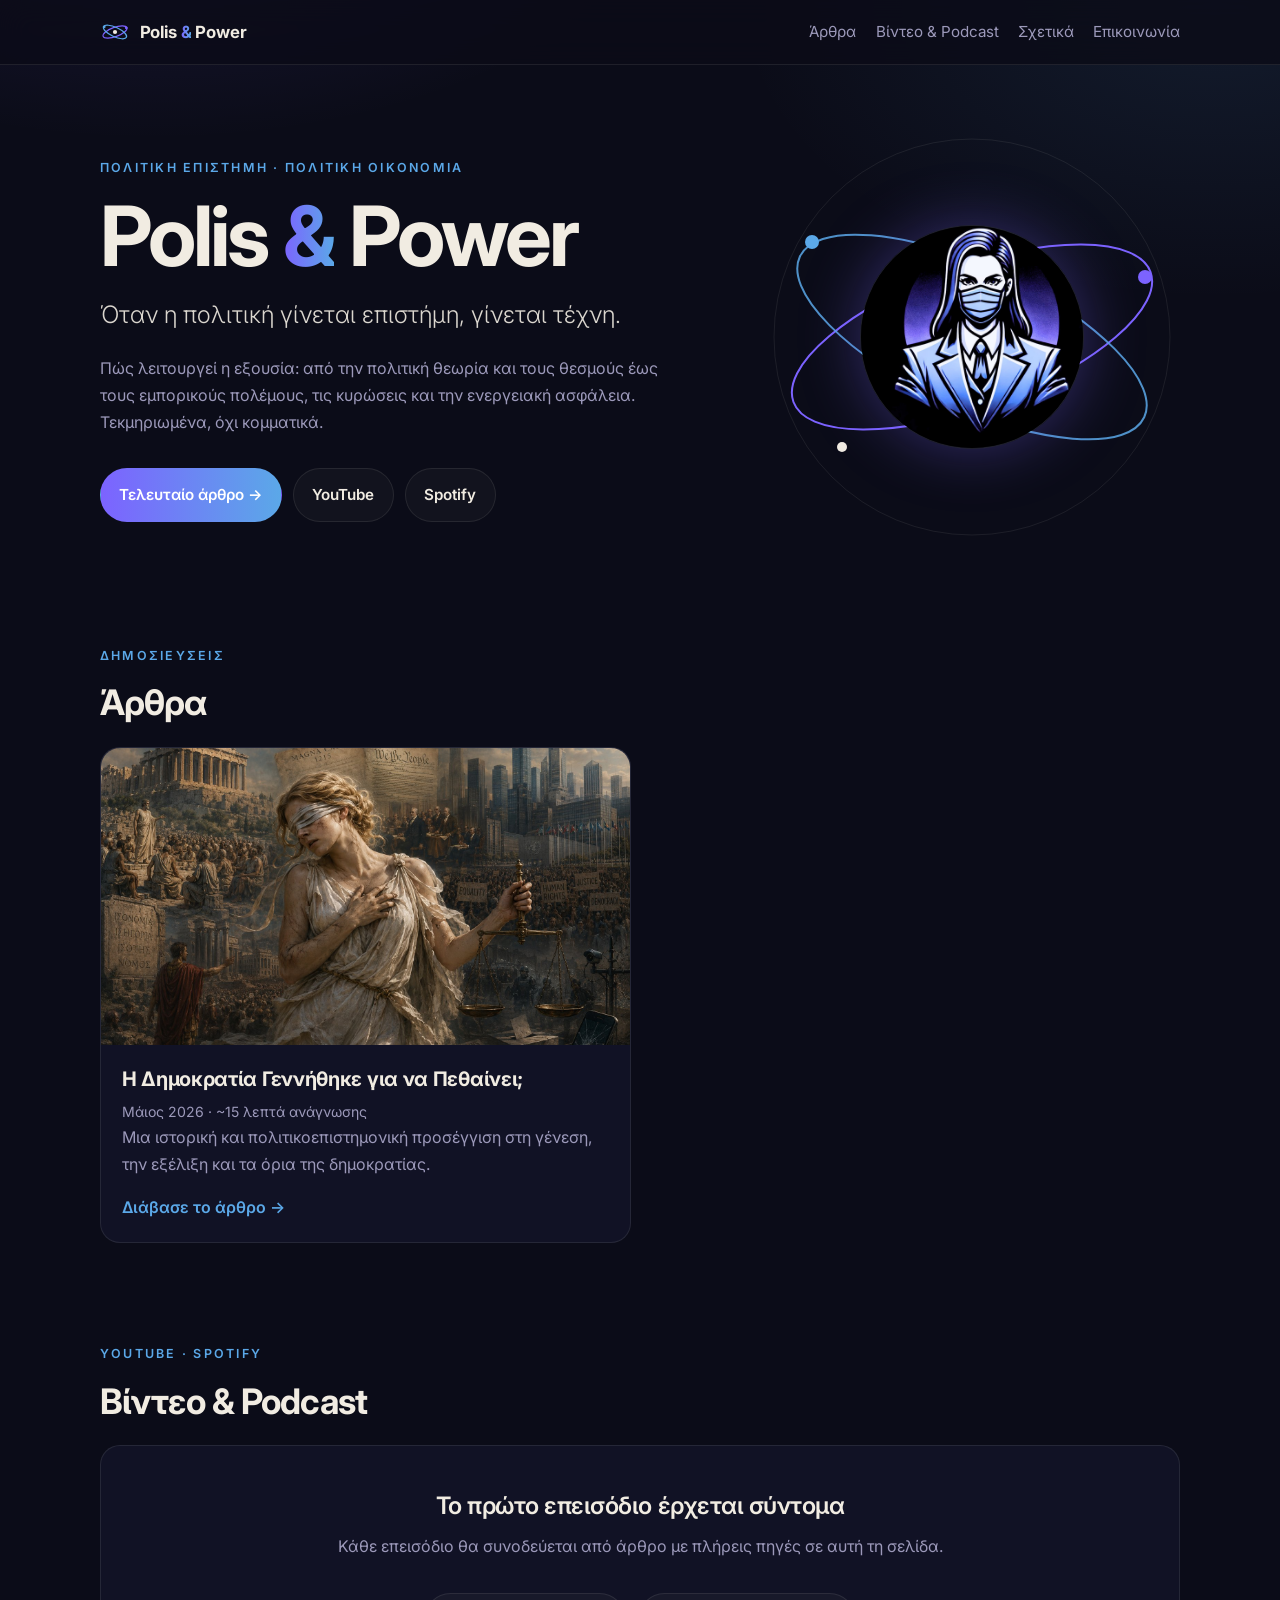
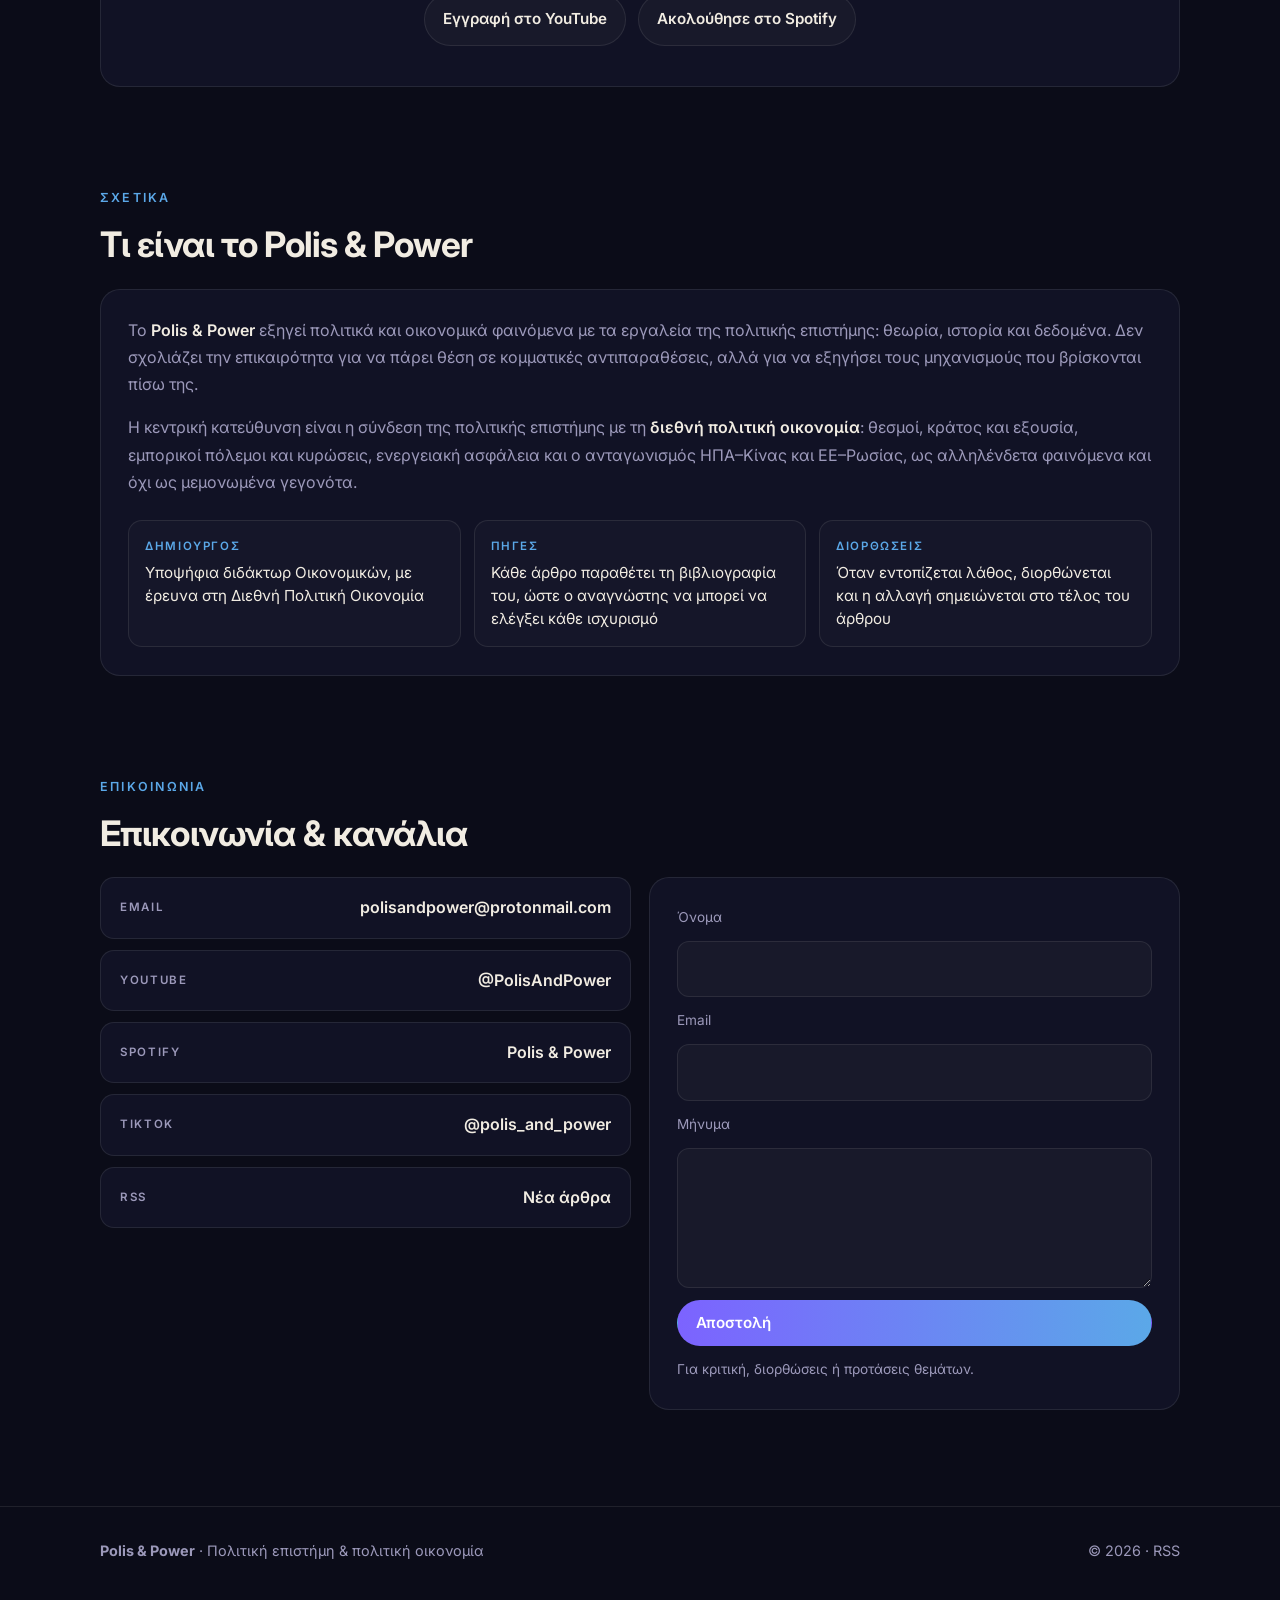
==== index.html @ d9a37814 "Polis & Power: νέο site" ====
<!DOCTYPE html>
<html lang="el">
<head>
<meta charset="UTF-8">
<meta name="viewport" content="width=device-width, initial-scale=1.0">
<title>Polis &amp; Power | Πολιτική επιστήμη &amp; πολιτική οικονομία</title>
<meta name="description" content="Polis &amp; Power: πολιτική επιστήμη και διεθνής πολιτική οικονομία, τεκμηριωμένα και όχι κομματικά. Άρθρα με πλήρεις πηγές, βίντεο και podcast.">
<link rel="canonical" href="https://polisandpower.github.io/">
<link rel="icon" type="image/png" sizes="32x32" href="assets/favicon-32.png">
<link rel="apple-touch-icon" href="assets/apple-touch-icon.png">
<link rel="alternate" type="application/rss+xml" title="Polis &amp; Power" href="https://polisandpower.github.io/feed.xml">

<meta property="og:type" content="website">
<meta property="og:site_name" content="Polis &amp; Power">
<meta property="og:locale" content="el_GR">
<meta property="og:title" content="Polis &amp; Power">
<meta property="og:description" content="Όταν η πολιτική γίνεται επιστήμη, γίνεται τέχνη. Πολιτική επιστήμη &amp; πολιτική οικονομία, τεκμηριωμένα, όχι κομματικά.">
<meta property="og:url" content="https://polisandpower.github.io/">
<meta property="og:image" content="https://polisandpower.github.io/assets/og-image.png">
<meta name="twitter:card" content="summary_large_image">

<link rel="preconnect" href="https://fonts.googleapis.com">
<link rel="preconnect" href="https://fonts.gstatic.com" crossorigin>
<link href="https://fonts.googleapis.com/css2?family=Inter:wght@300;400;600;700&display=swap" rel="stylesheet">
<link rel="stylesheet" href="assets/site.css">

<script type="application/ld+json">
{
  "@context":"https://schema.org",
  "@graph":[
    {"@type":"WebSite","name":"Polis & Power","url":"https://polisandpower.github.io/","inLanguage":"el",
     "description":"Πολιτική επιστήμη και διεθνής πολιτική οικονομία, τεκμηριωμένα και όχι κομματικά."},
    {"@type":"Organization","name":"Polis & Power","url":"https://polisandpower.github.io/",
     "logo":"https://polisandpower.github.io/assets/logo.png","email":"polisandpower@protonmail.com",
     "sameAs":["https://www.youtube.com/@PolisAndPower","https://www.tiktok.com/@polis_and_power","https://open.spotify.com/show/0uTJ1t40O4KdMJWhcB8MyP"]}
  ]
}
</script>
</head>

<body>
<header class="topbar">
  <div class="container nav">
    <a class="brand" href="./" aria-label="Polis & Power, αρχική">
      <svg class="mark" viewBox="0 0 64 64" aria-hidden="true">
        <ellipse cx="32" cy="32" rx="27" ry="10" transform="rotate(-20 32 32)" fill="none" stroke="#7C63FF" stroke-width="2.5"/>
        <ellipse cx="32" cy="32" rx="27" ry="10" transform="rotate(25 32 32)" fill="none" stroke="#5BA8E8" stroke-width="2.5"/>
        <circle cx="32" cy="32" r="4.5" fill="#F1ECE2"/>
        <circle cx="56" cy="23" r="3" fill="#7C63FF"/><circle cx="9" cy="21" r="3" fill="#5BA8E8"/>
      </svg>
      <span>Polis <span class="amp">&amp;</span> Power</span>
    </a>
    <nav class="menu" aria-label="Κύρια πλοήγηση">
      <a href="articles/">Άρθρα</a>
      <a href="#media">Βίντεο &amp; Podcast</a>
      <a href="#about">Σχετικά</a>
      <a href="#contact">Επικοινωνία</a>
    </nav>
  </div>
</header>

<main>
  <section class="hero">
    <div class="container hero-grid">
      <div>
        <span class="kicker">Πολιτική επιστήμη · Πολιτική οικονομία</span>
        <h1 class="wordmark">Polis <span class="amp">&amp;</span> Power</h1>
        <p class="slogan">Όταν η πολιτική γίνεται επιστήμη, γίνεται τέχνη.</p>
        <p class="lead">Πώς λειτουργεί η εξουσία: από την πολιτική θεωρία και τους θεσμούς έως τους εμπορικούς πολέμους, τις κυρώσεις και την ενεργειακή ασφάλεια. Τεκμηριωμένα, όχι κομματικά.</p>
        <div class="actions">
          <a class="btn btn-primary" href="#articles">Τελευταίο άρθρο →</a>
          <a class="btn" href="https://www.youtube.com/@PolisAndPower" target="_blank" rel="noopener">YouTube</a>
          <a class="btn" href="https://open.spotify.com/show/0uTJ1t40O4KdMJWhcB8MyP" target="_blank" rel="noopener">Spotify</a>
        </div>
      </div>
      <div class="hero-art" aria-hidden="true">
        <svg class="orbits" viewBox="0 0 400 400">
          <ellipse cx="200" cy="200" rx="190" ry="70" transform="rotate(-20 200 200)" fill="none" stroke="#7C63FF" stroke-width="2"/>
          <ellipse cx="200" cy="200" rx="190" ry="70" transform="rotate(25 200 200)" fill="none" stroke="#5BA8E8" stroke-width="2" stroke-opacity=".85"/>
          <ellipse cx="200" cy="200" rx="198" ry="198" fill="none" stroke="#F1ECE2" stroke-opacity=".08"/>
          <circle cx="373" cy="140" r="7" fill="#7C63FF"/><circle cx="40" cy="105" r="7" fill="#5BA8E8"/><circle cx="70" cy="310" r="5" fill="#F1ECE2"/>
        </svg>
        <div class="avatar"><img src="assets/logo.png" alt="" width="512" height="512"></div>
      </div>
    </div>
  </section>

  <section id="articles" class="reveal">
    <div class="container">
      <div class="section-head">
        <span class="kicker">Δημοσιεύσεις</span>
        <h2>Άρθρα</h2>
      </div>
      <div class="cards">
        <article class="card">
          <a href="articles/dimokratia-gennithike-gia-na-pethainei.html">
            <div class="card-img"><img src="articles/democracy-cover.jpg" alt="" loading="lazy" width="1536" height="1024"></div>
            <div class="card-body">
              <h3>Η Δημοκρατία Γεννήθηκε για να Πεθαίνει;</h3>
              <p class="meta">Μάιος 2026 · ~15 λεπτά ανάγνωσης</p>
              <p>Μια ιστορική και πολιτικοεπιστημονική προσέγγιση στη γένεση, την εξέλιξη και τα όρια της δημοκρατίας.</p>
              <span class="more">Διάβασε το άρθρο →</span>
            </div>
          </a>
        </article>
      </div>
    </div>
  </section>

  <section id="media" class="reveal">
    <div class="container">
      <div class="section-head">
        <span class="kicker">YouTube · Spotify</span>
        <h2>Βίντεο &amp; Podcast</h2>
      </div>
      <div class="panel soon">
        <strong>Το πρώτο επεισόδιο έρχεται σύντομα</strong>
        <p>Κάθε επεισόδιο θα συνοδεύεται από άρθρο με πλήρεις πηγές σε αυτή τη σελίδα.</p>
        <div class="actions" style="justify-content:center">
          <a class="btn" href="https://www.youtube.com/@PolisAndPower" target="_blank" rel="noopener">Εγγραφή στο YouTube</a>
          <a class="btn" href="https://open.spotify.com/show/0uTJ1t40O4KdMJWhcB8MyP" target="_blank" rel="noopener">Ακολούθησε στο Spotify</a>
        </div>
      </div>
    </div>
  </section>

  <section id="about" class="reveal">
    <div class="container">
      <div class="section-head">
        <span class="kicker">Σχετικά</span>
        <h2>Τι είναι το Polis &amp; Power</h2>
      </div>
      <div class="panel">
        <p>Το <strong>Polis &amp; Power</strong> εξηγεί πολιτικά και οικονομικά φαινόμενα με τα εργαλεία της πολιτικής επιστήμης: θεωρία, ιστορία και δεδομένα. Δεν σχολιάζει την επικαιρότητα για να πάρει θέση σε κομματικές αντιπαραθέσεις, αλλά για να εξηγήσει τους μηχανισμούς που βρίσκονται πίσω της.</p>
        <p>Η κεντρική κατεύθυνση είναι η σύνδεση της πολιτικής επιστήμης με τη <strong>διεθνή πολιτική οικονομία</strong>: θεσμοί, κράτος και εξουσία, εμπορικοί πόλεμοι και κυρώσεις, ενεργειακή ασφάλεια και ο ανταγωνισμός ΗΠΑ–Κίνας και ΕΕ–Ρωσίας, ως αλληλένδετα φαινόμενα και όχι ως μεμονωμένα γεγονότα.</p>
        <div class="facts">
          <div class="fact"><span>Δημιουργός</span><p>Υποψήφια διδάκτωρ Οικονομικών, με έρευνα στη Διεθνή Πολιτική Οικονομία</p></div>
          <div class="fact"><span>Πηγές</span><p>Κάθε άρθρο παραθέτει τη βιβλιογραφία του, ώστε ο αναγνώστης να μπορεί να ελέγξει κάθε ισχυρισμό</p></div>
          <div class="fact"><span>Διορθώσεις</span><p>Όταν εντοπίζεται λάθος, διορθώνεται και η αλλαγή σημειώνεται στο τέλος του άρθρου</p></div>
        </div>
      </div>
    </div>
  </section>

  <section id="contact" class="reveal">
    <div class="container">
      <div class="section-head">
        <span class="kicker">Επικοινωνία</span>
        <h2>Επικοινωνία &amp; κανάλια</h2>
      </div>
      <div class="contact-grid">
        <div class="links">
          <a class="link-row" href="mailto:polisandpower@protonmail.com"><span>Email</span><b>polisandpower@protonmail.com</b></a>
          <a class="link-row" href="https://www.youtube.com/@PolisAndPower" target="_blank" rel="noopener"><span>YouTube</span><b>@PolisAndPower</b></a>
          <a class="link-row" href="https://open.spotify.com/show/0uTJ1t40O4KdMJWhcB8MyP" target="_blank" rel="noopener"><span>Spotify</span><b>Polis &amp; Power</b></a>
          <a class="link-row" href="https://www.tiktok.com/@polis_and_power" target="_blank" rel="noopener"><span>TikTok</span><b>@polis_and_power</b></a>
          <a class="link-row" href="feed.xml"><span>RSS</span><b>Νέα άρθρα</b></a>
        </div>
        <div class="panel">
          <form action="https://formspree.io/f/mwvzbrwn" method="POST">
            <input type="hidden" name="_subject" value="Μήνυμα από το Polis & Power">
            <label for="c-name">Όνομα</label>
            <input id="c-name" type="text" name="name" autocomplete="name">
            <label for="c-email">Email</label>
            <input id="c-email" type="email" name="email" required autocomplete="email">
            <label for="c-msg">Μήνυμα</label>
            <textarea id="c-msg" name="message" required></textarea>
            <button class="btn btn-primary" type="submit">Αποστολή</button>
            <p class="note">Για κριτική, διορθώσεις ή προτάσεις θεμάτων.</p>
          </form>
        </div>
      </div>
    </div>
  </section>
</main>

<footer class="footer">
  <div class="container footer-row">
    <div><strong>Polis &amp; Power</strong> · Πολιτική επιστήμη &amp; πολιτική οικονομία</div>
    <div>© 2026 · <a href="feed.xml">RSS</a></div>
  </div>
</footer>

<script>
const io=new IntersectionObserver(es=>es.forEach(e=>{if(e.isIntersecting){e.target.classList.add('visible');io.unobserve(e.target)}}),{threshold:.1});
document.querySelectorAll('.reveal').forEach(s=>io.observe(s));
</script>
</body>
</html>
---- assets/site.css ----
/* Polis & Power — shared styles */
:root{
  --bg:#0B0C18;
  --bg-2:#10122A;
  --panel:rgba(20,22,44,.72);
  --line:rgba(241,236,226,.09);
  --text:#F1ECE2;
  --muted:#9C99BA;
  --violet:#7C63FF;
  --blue:#5BA8E8;
  --grad:linear-gradient(90deg,var(--violet),var(--blue));
  --max:1080px;
  --read:720px;
  --radius:20px;
}
*{box-sizing:border-box}
html{scroll-behavior:smooth}
body{
  margin:0;
  font-family:"Inter",system-ui,-apple-system,"Segoe UI",Roboto,sans-serif;
  color:var(--text);
  background:
    radial-gradient(900px 500px at 12% -5%,rgba(124,99,255,.16),transparent 60%),
    radial-gradient(800px 500px at 95% 0%,rgba(91,168,232,.10),transparent 60%),
    var(--bg);
  line-height:1.7;
  -webkit-font-smoothing:antialiased;
}
a{color:inherit;text-decoration:none}
img{max-width:100%;display:block}
.container{width:min(var(--max),calc(100% - 2rem));margin:0 auto}

/* ---------- Top bar ---------- */
.topbar{position:sticky;top:0;z-index:20;background:rgba(11,12,24,.82);backdrop-filter:blur(14px);border-bottom:1px solid var(--line)}
.nav{min-height:64px;display:flex;align-items:center;justify-content:space-between;gap:1rem}
.brand{display:inline-flex;align-items:center;gap:.6rem;font-weight:700;letter-spacing:-.01em;font-size:1.05rem}
.brand .amp{background:var(--grad);-webkit-background-clip:text;background-clip:text;color:transparent}
.mark{width:30px;height:30px;flex:0 0 30px}
.menu{display:flex;gap:1.2rem;flex-wrap:wrap}
.menu a{color:var(--muted);font-size:.95rem;transition:color .15s}
.menu a:hover,.menu a[aria-current="page"]{color:var(--text)}

/* ---------- Hero ---------- */
.hero{padding:4.5rem 0 3.5rem}
.hero-grid{display:grid;grid-template-columns:1.2fr .8fr;gap:2.5rem;align-items:center}
.kicker{display:inline-block;color:var(--blue);font-size:.78rem;font-weight:600;letter-spacing:.18em;text-transform:uppercase;margin-bottom:1rem}
.wordmark{margin:0;font-size:clamp(2.8rem,7vw,5.2rem);font-weight:700;line-height:1;letter-spacing:-.035em}
.wordmark .amp{background:var(--grad);-webkit-background-clip:text;background-clip:text;color:transparent}
.slogan{margin:1.1rem 0 0;font-size:clamp(1.15rem,2.2vw,1.5rem);font-weight:300;color:var(--text);opacity:.9}
.lead{margin:1.2rem 0 0;color:var(--muted);max-width:560px}
.actions{display:flex;gap:.7rem;flex-wrap:wrap;margin-top:2rem}
.btn{display:inline-flex;align-items:center;gap:.45rem;padding:.8rem 1.15rem;border-radius:999px;font-weight:600;font-size:.95rem;border:1px solid var(--line);transition:transform .15s,border-color .15s,background .15s;cursor:pointer;font-family:inherit;color:var(--text);background:rgba(241,236,226,.03)}
.btn:hover{transform:translateY(-1px);border-color:rgba(241,236,226,.25)}
.btn-primary{background:var(--grad);border-color:transparent;color:#fff}
.hero-art{position:relative;aspect-ratio:1;max-width:400px;justify-self:center;width:100%}
.hero-art .orbits{position:absolute;inset:0;width:100%;height:100%}
.hero-art .avatar{position:absolute;inset:22%;border-radius:50%;overflow:hidden;border:1px solid var(--line);box-shadow:0 0 60px rgba(124,99,255,.35)}
.hero-art .avatar img{width:100%;height:100%;object-fit:cover}

/* ---------- Sections ---------- */
section{padding:3rem 0}
.section-head{margin-bottom:1.5rem}
h2{margin:0;font-size:clamp(1.6rem,3vw,2.2rem);line-height:1.15;letter-spacing:-.025em;font-weight:700}
.panel{background:var(--panel);border:1px solid var(--line);border-radius:var(--radius);padding:1.7rem}
.panel p{color:var(--muted);margin:0 0 1rem}
.panel p:last-child{margin-bottom:0}
.panel strong{color:var(--text);font-weight:600}
.facts{display:grid;grid-template-columns:repeat(3,minmax(0,1fr));gap:.8rem;margin-top:1.5rem}
.fact{border:1px solid var(--line);border-radius:14px;padding:1rem;background:rgba(241,236,226,.02)}
.fact span{display:block;font-size:.72rem;letter-spacing:.14em;text-transform:uppercase;color:var(--blue);font-weight:600;margin-bottom:.35rem}
.fact p{margin:0;color:var(--text);font-size:.95rem;line-height:1.5}

/* ---------- Article cards ---------- */
.cards{display:grid;grid-template-columns:repeat(2,minmax(0,1fr));gap:1.1rem}
.card{background:var(--panel);border:1px solid var(--line);border-radius:var(--radius);overflow:hidden;transition:transform .2s,border-color .2s}
.card:hover{transform:translateY(-3px);border-color:rgba(124,99,255,.5)}
.card-img{aspect-ratio:16/9;overflow:hidden;background:var(--bg-2)}
.card-img img{width:100%;height:100%;object-fit:cover}
.card-body{padding:1.3rem}
.card-body h3{margin:0 0 .5rem;font-size:1.25rem;line-height:1.3;letter-spacing:-.015em}
.meta{color:var(--muted);font-size:.88rem;margin:0 0 .7rem}
.card-body p{color:var(--muted);margin:0}
.more{display:inline-block;margin-top:1rem;font-weight:600;color:var(--blue)}

/* ---------- Coming soon / media ---------- */
.soon{text-align:center;padding:2.5rem 1.5rem}
.soon strong{display:block;font-size:1.5rem;letter-spacing:-.02em;margin-bottom:.4rem}
.soon p{color:var(--muted);margin:0}

/* ---------- Contact ---------- */
.contact-grid{display:grid;grid-template-columns:1fr 1fr;gap:1.1rem;align-items:start}
.links{display:grid;gap:.7rem}
.link-row{display:flex;justify-content:space-between;align-items:center;gap:1rem;padding:1rem 1.2rem;border:1px solid var(--line);border-radius:14px;background:var(--panel);transition:border-color .15s}
.link-row:hover{border-color:rgba(124,99,255,.5)}
.link-row span{font-size:.72rem;letter-spacing:.14em;text-transform:uppercase;color:var(--muted);font-weight:600}
.link-row b{font-weight:600;word-break:break-word;text-align:right}
form{display:grid;gap:.75rem}
label{font-size:.85rem;color:var(--muted)}
input,textarea{width:100%;border:1px solid var(--line);background:rgba(241,236,226,.03);color:var(--text);border-radius:12px;padding:.85rem 1rem;font:inherit;outline:none}
input:focus,textarea:focus{border-color:rgba(124,99,255,.6);box-shadow:0 0 0 3px rgba(124,99,255,.15)}
textarea{min-height:140px;resize:vertical}
.note{font-size:.85rem;color:var(--muted);margin:0}

/* ---------- Footer ---------- */
.footer{border-top:1px solid var(--line);margin-top:3rem;padding:2rem 0 2.5rem;color:var(--muted);font-size:.9rem}
.footer-row{display:flex;justify-content:space-between;gap:1rem;flex-wrap:wrap;align-items:center}
.footer a:hover{color:var(--text)}

/* ---------- Article page ---------- */
.reading{width:min(var(--read),calc(100% - 2rem));margin:0 auto}
.crumbs{font-size:.88rem;color:var(--muted);margin:2rem auto 1.2rem}
.crumbs a:hover{color:var(--text)}
.crumbs span{margin:0 .4rem}
.article-hero{width:min(960px,calc(100% - 2rem));margin:0 auto 2rem;border-radius:var(--radius);overflow:hidden;border:1px solid var(--line)}
.article-hero img{width:100%;height:auto;max-height:440px;object-fit:cover}
.article h1{font-size:clamp(2rem,4.5vw,2.9rem);line-height:1.12;letter-spacing:-.03em;margin:0 0 .8rem}
.article .standfirst{font-size:1.15rem;color:var(--muted);font-weight:300;margin:0 0 1.2rem}
.article .byline{display:flex;flex-wrap:wrap;gap:.4rem 1.2rem;color:var(--muted);font-size:.9rem;padding-bottom:1.4rem;border-bottom:1px solid var(--line)}
.tags{display:flex;flex-wrap:wrap;gap:.5rem;margin:1.2rem 0 0}
.tag{padding:.3rem .75rem;border:1px solid var(--line);border-radius:999px;font-size:.82rem;color:var(--muted)}
.toc{margin:2rem 0;padding:1.3rem 1.5rem;border:1px solid var(--line);border-radius:16px;background:var(--panel)}
.toc h2{font-size:1rem;letter-spacing:.12em;text-transform:uppercase;color:var(--blue);margin-bottom:.6rem}
.toc ol{margin:0;padding-left:1.2rem;color:var(--muted)}
.toc a:hover{color:var(--text)}
.article section{padding:0;margin:3rem 0 0}
.article h2{font-size:1.65rem;margin:0 0 1rem;scroll-margin-top:90px}
.article h3{font-size:1.2rem;letter-spacing:-.01em;margin:2rem 0 .7rem}
.article p{margin:0 0 1.1rem;font-size:1.06rem;line-height:1.78;color:#E4DFD4}
.article blockquote{margin:2rem 0;padding:1.1rem 1.4rem;border-left:3px solid var(--violet);background:rgba(124,99,255,.06);border-radius:0 12px 12px 0;font-size:1.08rem;font-style:italic;color:var(--text)}
.article blockquote cite{display:block;margin-top:.6rem;font-style:normal;font-size:.9rem;color:var(--muted)}
.refs p{font-size:.95rem;color:var(--muted);padding-left:1.6rem;text-indent:-1.6rem;margin-bottom:.7rem}
.author-box{display:flex;gap:1rem;align-items:center;margin:3rem 0 0;padding:1.3rem;border:1px solid var(--line);border-radius:16px;background:var(--panel)}
.author-box img{width:64px;height:64px;border-radius:50%;flex:0 0 64px}
.author-box p{margin:0;font-size:.95rem;color:var(--muted)}
.author-box strong{color:var(--text)}
.comments{margin-top:3rem;padding-top:2rem;border-top:1px solid var(--line)}

/* ---------- Reveal ---------- */
.reveal{opacity:0;transform:translateY(16px);transition:opacity .6s ease,transform .6s ease}
.reveal.visible{opacity:1;transform:none}
@media (prefers-reduced-motion:reduce){.reveal{opacity:1;transform:none;transition:none}html{scroll-behavior:auto}}

/* ---------- Mobile ---------- */
@media (max-width:820px){
  .topbar{position:static}
  .nav{flex-direction:column;align-items:flex-start;padding:.7rem 0;gap:.4rem}
  .menu{gap:.9rem}
  .hero{padding:2.5rem 0 1.5rem}
  .hero-grid,.cards,.contact-grid,.facts{grid-template-columns:1fr}
  .hero-art{max-width:260px;order:-1}
  .article h1,.article h2,.article h3{hyphens:none}
}
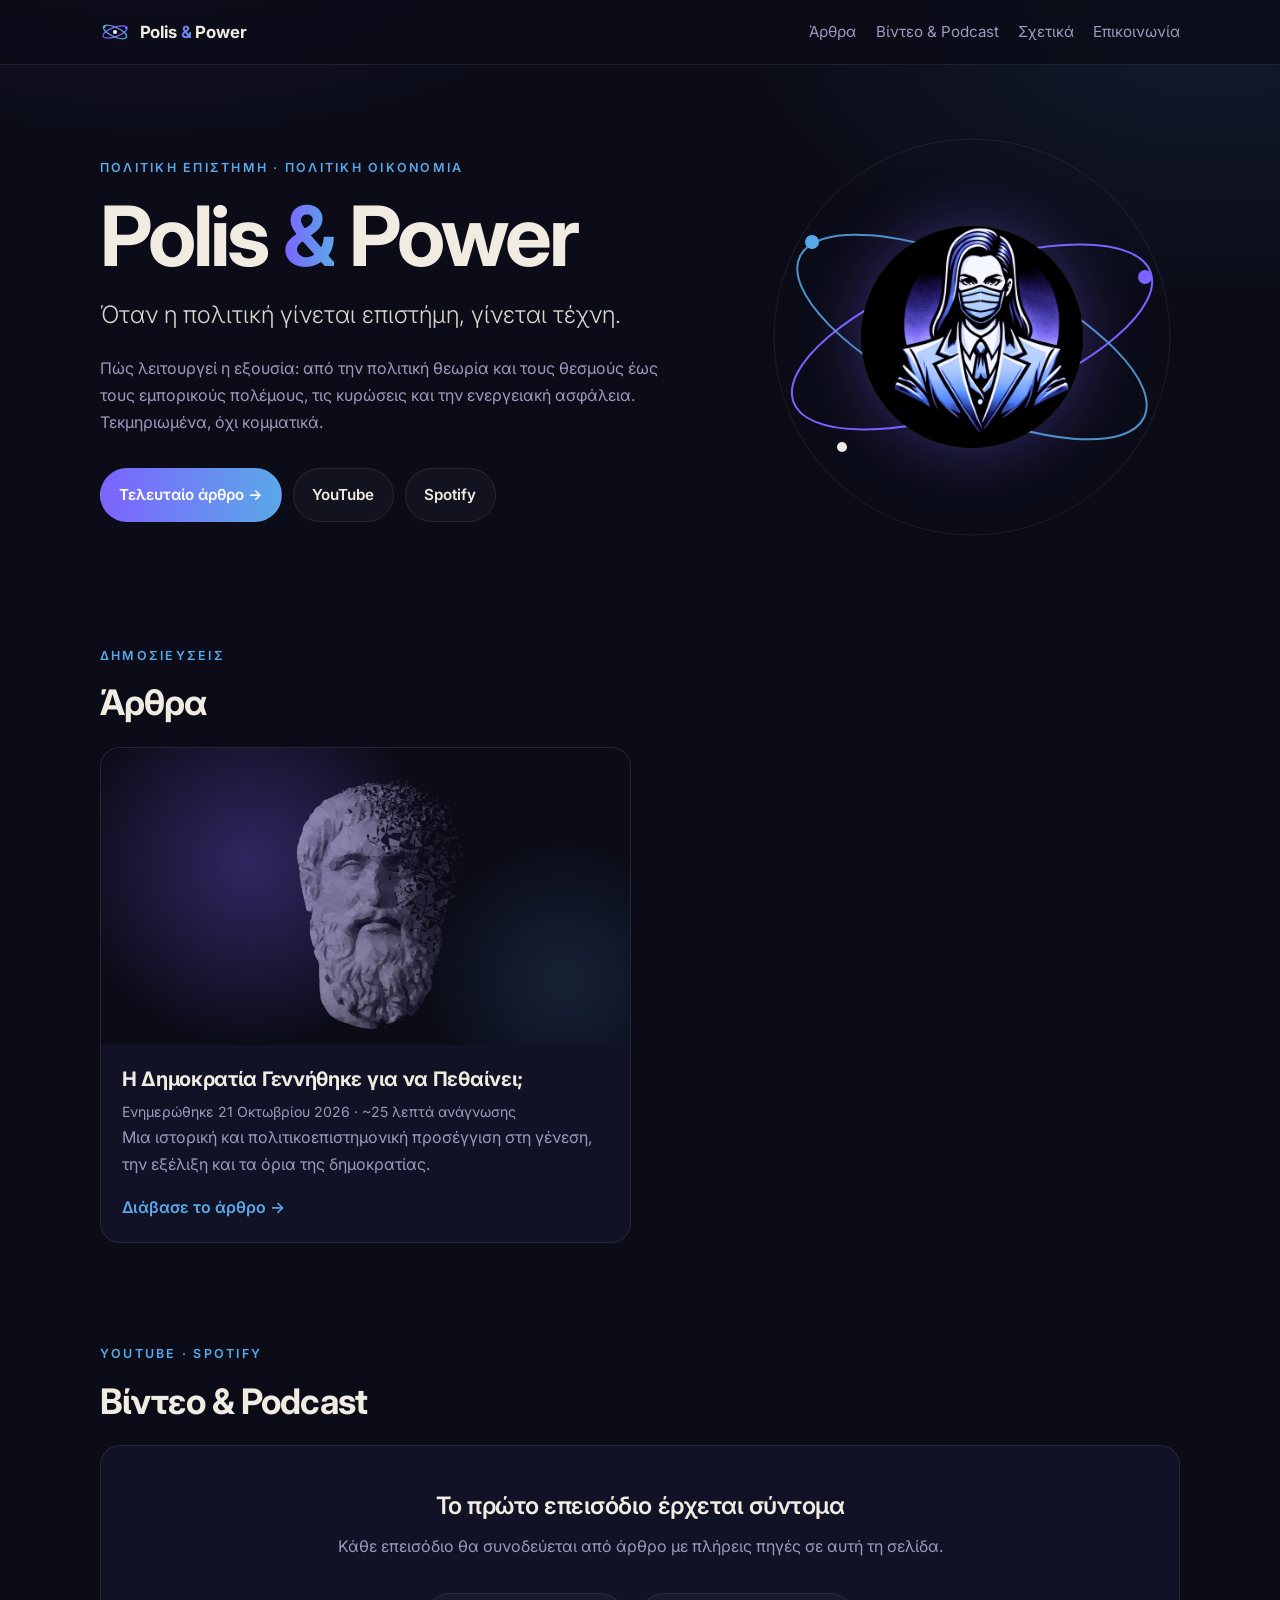
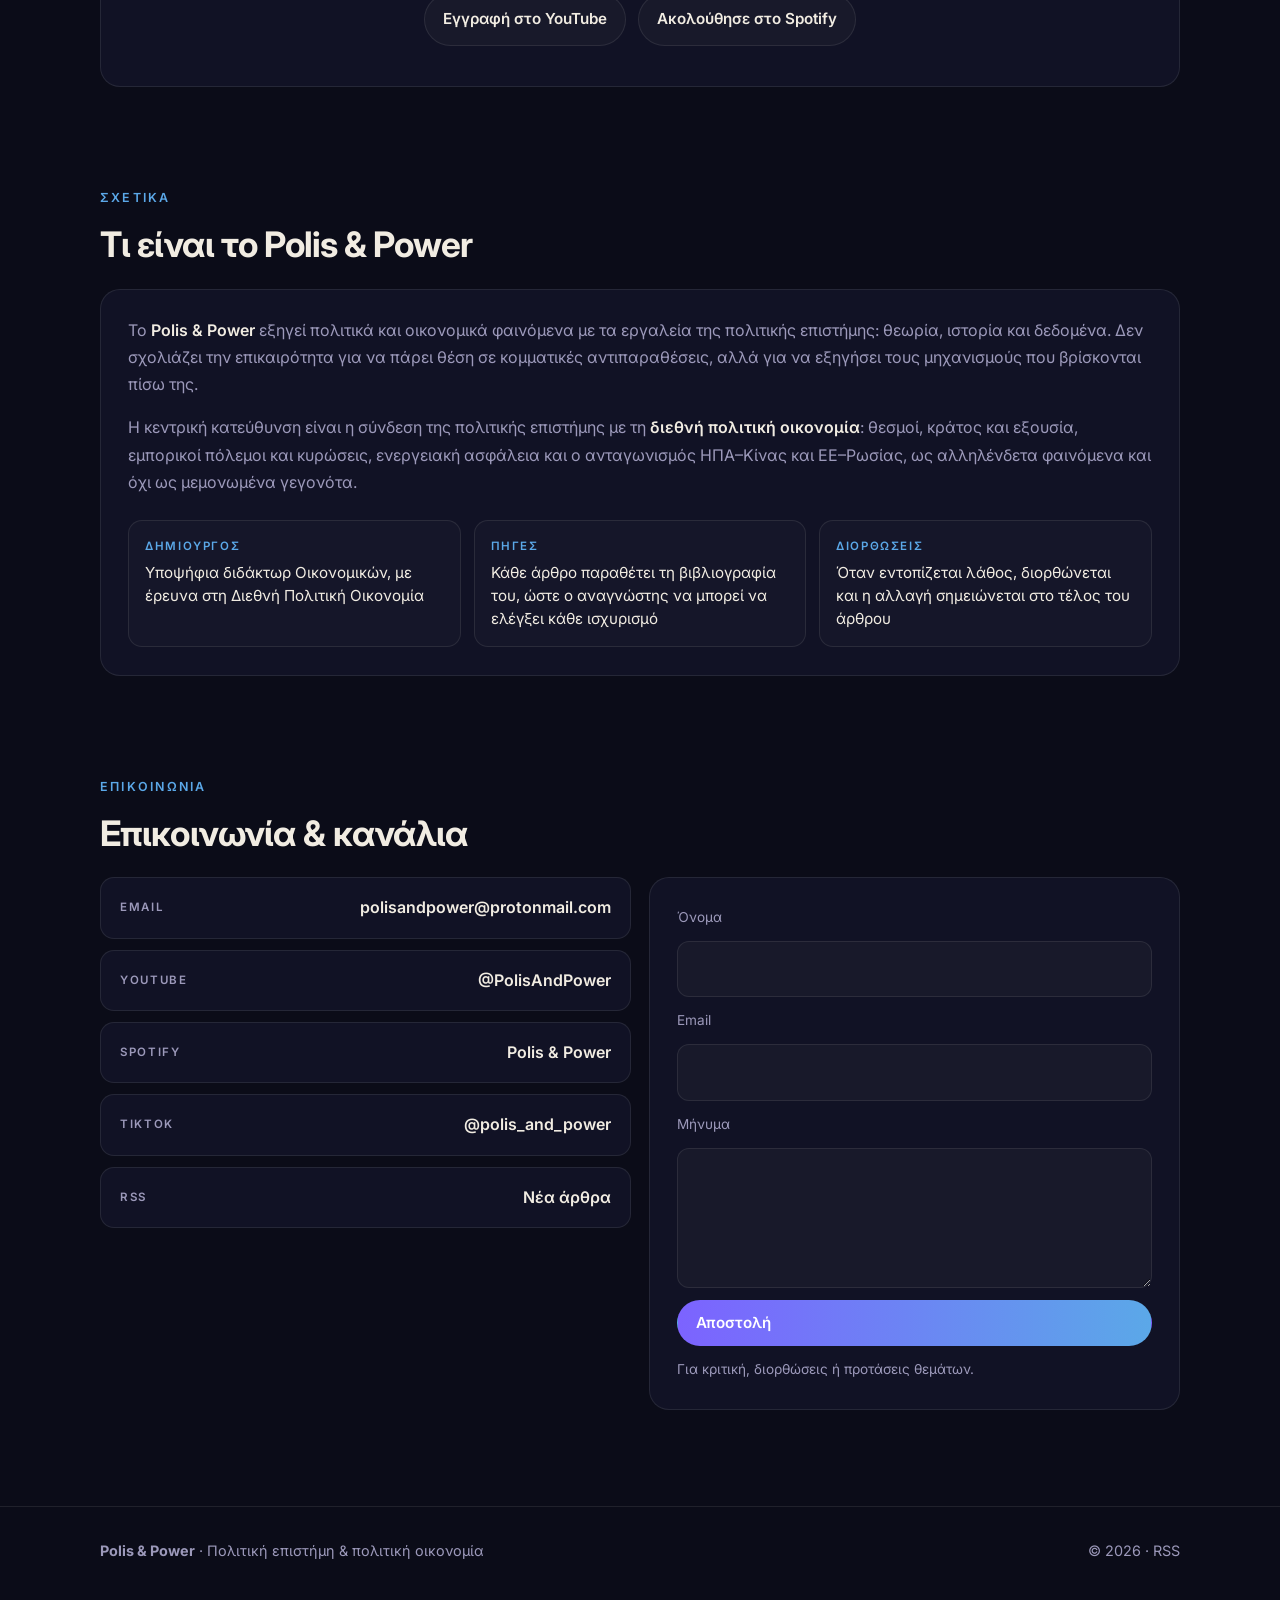
==== commit 5da4f098: "Ενημέρωση άρθρου 1" ====
--- a/index.html
+++ b/index.html
@@ -94,10 +94,10 @@
       <div class="cards">
         <article class="card">
           <a href="articles/dimokratia-gennithike-gia-na-pethainei.html">
-            <div class="card-img"><img src="articles/democracy-cover.jpg" alt="" loading="lazy" width="1536" height="1024"></div>
+            <div class="card-img"><img src="articles/democracy-cover.jpg" alt="" loading="lazy" width="1600" height="900"></div>
             <div class="card-body">
               <h3>Η Δημοκρατία Γεννήθηκε για να Πεθαίνει;</h3>
-              <p class="meta">Μάιος 2026 · ~15 λεπτά ανάγνωσης</p>
+              <p class="meta">Ενημερώθηκε 21 Οκτωβρίου 2026 · ~25 λεπτά ανάγνωσης</p>
               <p>Μια ιστορική και πολιτικοεπιστημονική προσέγγιση στη γένεση, την εξέλιξη και τα όρια της δημοκρατίας.</p>
               <span class="more">Διάβασε το άρθρο →</span>
             </div>
--- a/assets/site.css
+++ b/assets/site.css
@@ -112,7 +112,7 @@
 .crumbs a:hover{color:var(--text)}
 .crumbs span{margin:0 .4rem}
 .article-hero{width:min(960px,calc(100% - 2rem));margin:0 auto 2rem;border-radius:var(--radius);overflow:hidden;border:1px solid var(--line)}
-.article-hero img{width:100%;height:auto;max-height:440px;object-fit:cover}
+.article-hero img{width:100%;height:auto;max-height:540px;object-fit:cover}
 .article h1{font-size:clamp(2rem,4.5vw,2.9rem);line-height:1.12;letter-spacing:-.03em;margin:0 0 .8rem}
 .article .standfirst{font-size:1.15rem;color:var(--muted);font-weight:300;margin:0 0 1.2rem}
 .article .byline{display:flex;flex-wrap:wrap;gap:.4rem 1.2rem;color:var(--muted);font-size:.9rem;padding-bottom:1.4rem;border-bottom:1px solid var(--line)}
@@ -150,3 +150,17 @@
   .hero-art{max-width:260px;order:-1}
   .article h1,.article h2,.article h3{hyphens:none}
 }
+
+/* ---------- Figures, credits, corrections (Oct 2026) ---------- */
+figure.article-hero{margin:0 auto 0.6rem}
+.credit{font-size:.8rem;color:var(--muted);margin:0 auto 2rem;line-height:1.5}
+.credit a{color:var(--blue)}
+.article .fig{margin:2.2rem 0;padding:1.1rem 1.1rem .9rem;border:1px solid var(--line);border-radius:16px;background:var(--panel)}
+.article .fig img{width:100%;height:auto;border-radius:8px}
+.fig-title{font-weight:600;font-size:1rem;margin:0 0 .9rem;color:var(--text)}
+.fig-src{font-size:.82rem;font-style:italic;color:var(--muted);margin:.8rem 0 0;line-height:1.5}
+.corrections{margin:3rem 0 0;padding:1.3rem 1.5rem;border:1px solid var(--line);border-left:3px solid var(--blue);border-radius:0 16px 16px 0;background:rgba(91,168,232,.05)}
+.corrections h2{font-size:1rem;letter-spacing:.12em;text-transform:uppercase;color:var(--blue);margin:0 0 .6rem}
+.article .corrections p{font-size:.95rem;color:var(--muted);margin:0}
+.article ol:not(.toc ol),.article ul{padding-left:1.3rem}
+.article li{margin:0 0 .9rem;line-height:1.75;color:#E4DFD4;font-size:1.06rem}
